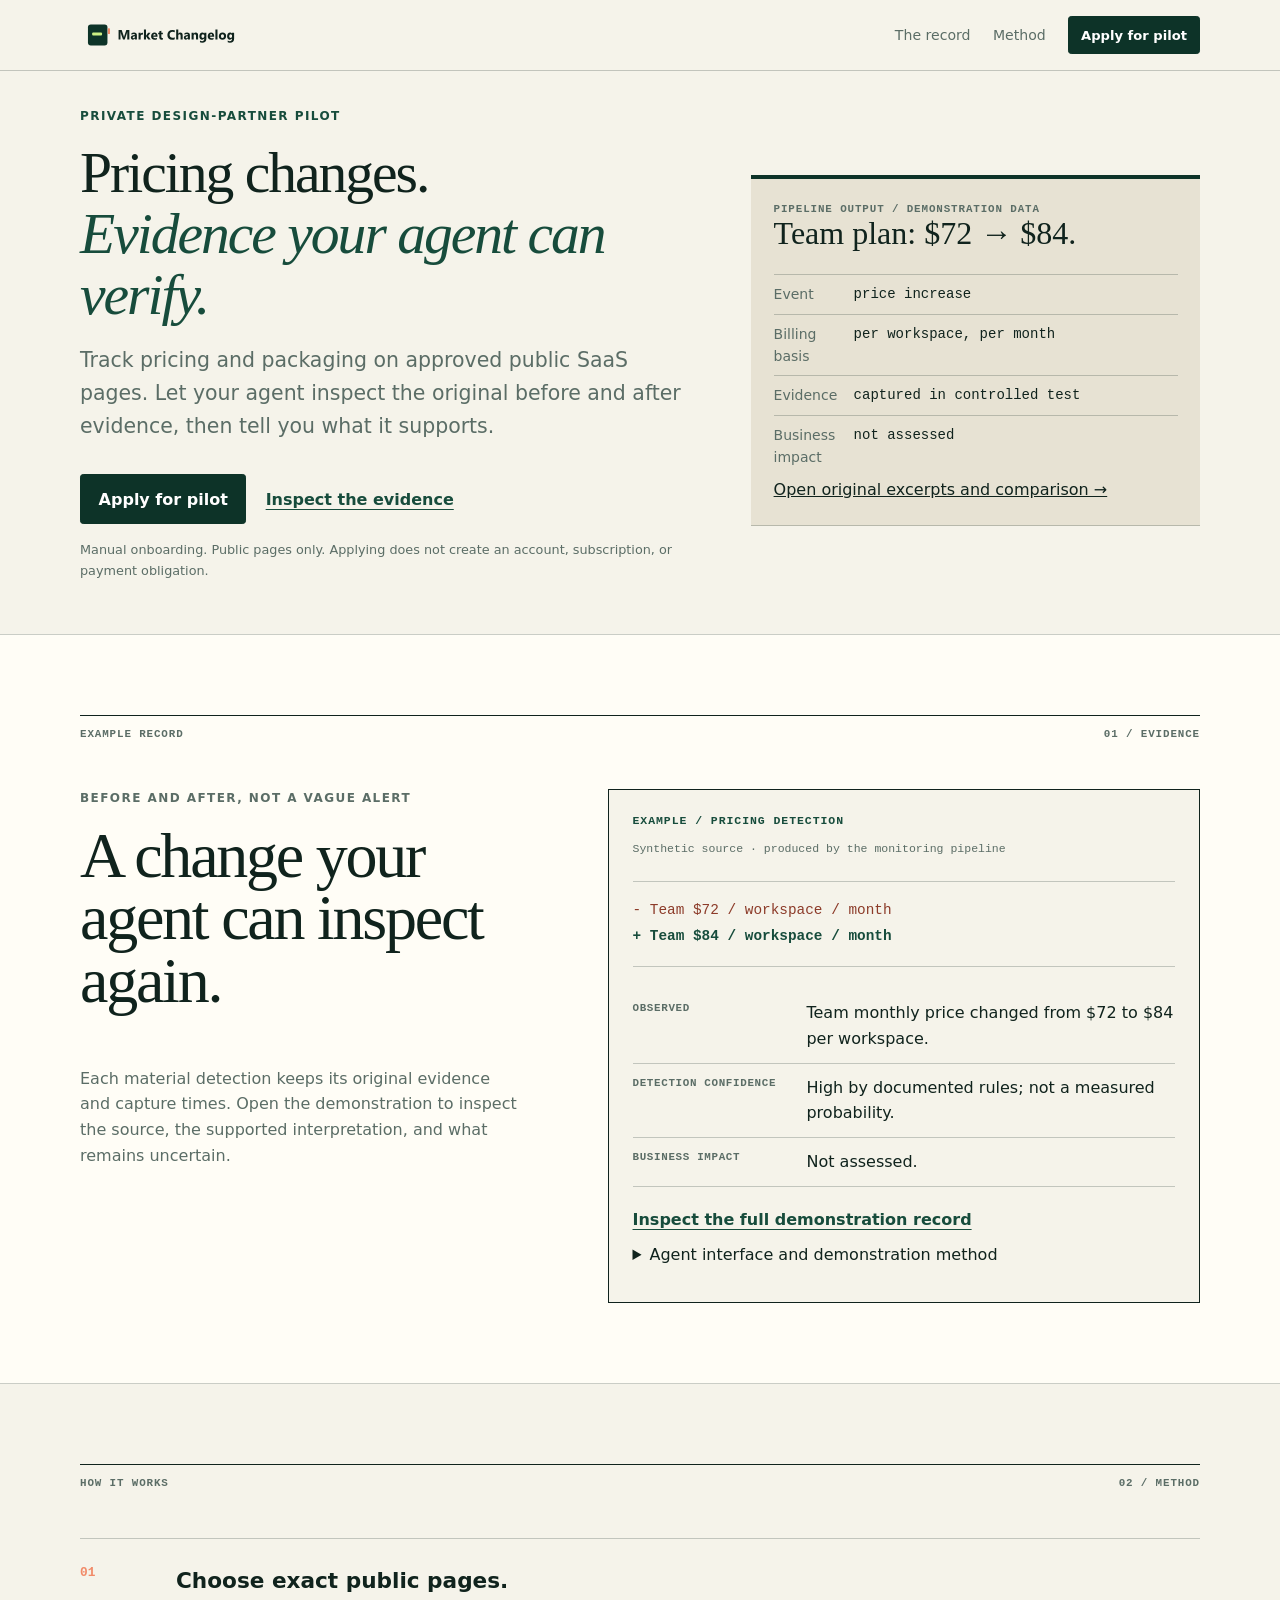
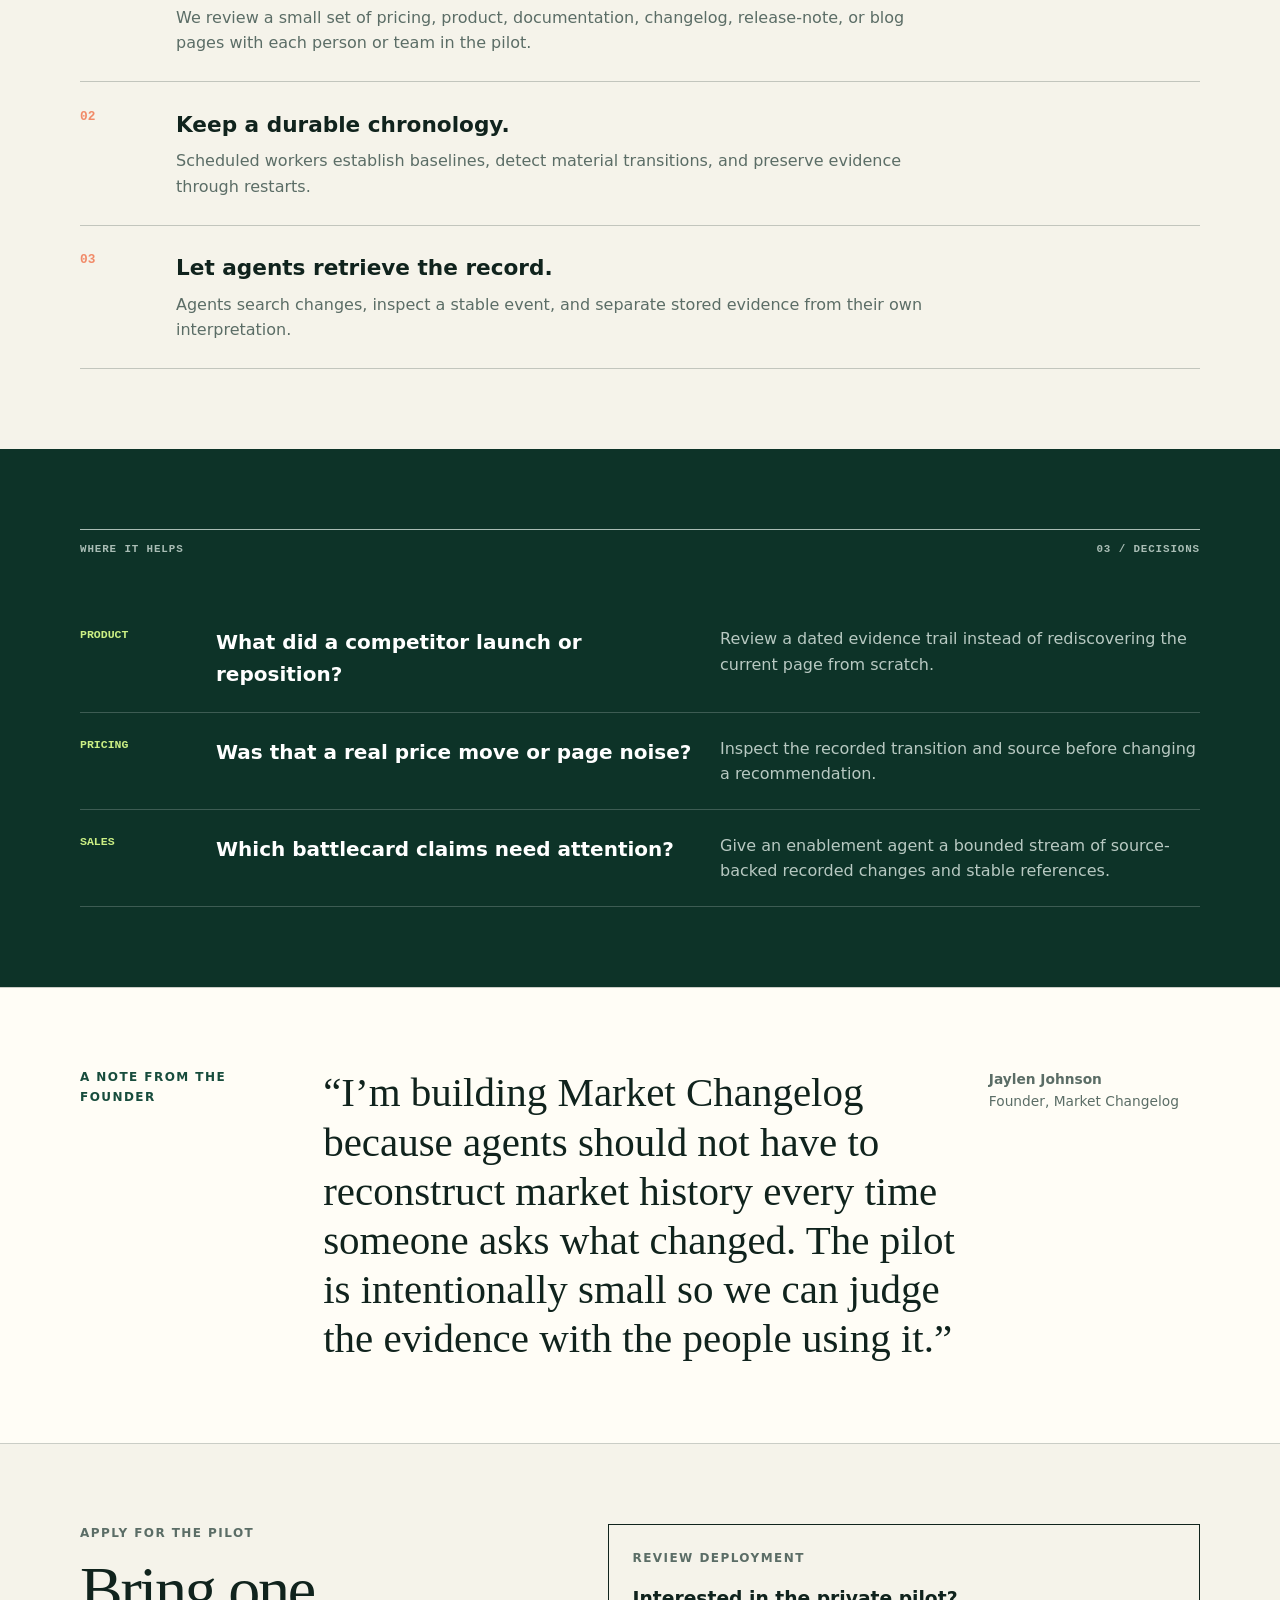
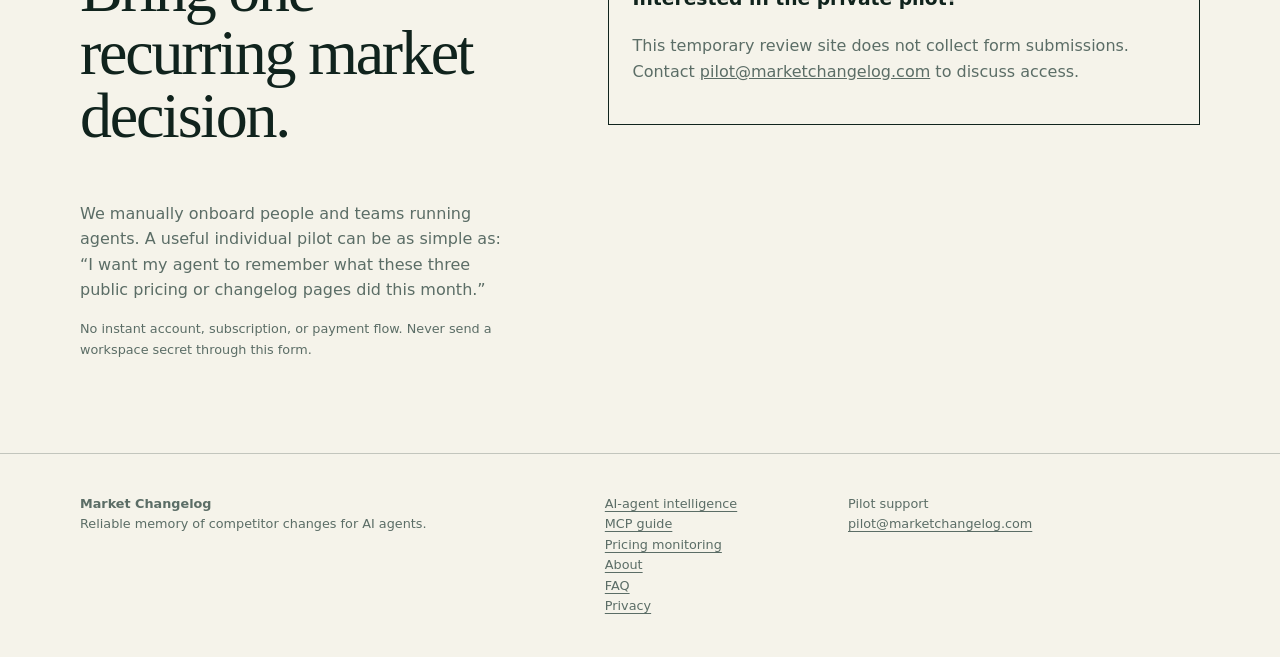
==== index.html @ 55e67460 "Publish temporary Market Changelog review site" ====
<!doctype html>
<html lang="en">
<head>
  <meta charset="utf-8">
  <meta name="viewport" content="width=device-width, initial-scale=1">
  <meta name="description" content="Market Changelog watches approved public competitor pages and creates durable, source-backed market records for AI agents.">
  <meta name="robots" content="noindex, nofollow">
  <meta property="og:type" content="website">
  <meta property="og:site_name" content="Market Changelog">
  <meta property="og:title" content="Market Changelog | Give your agent a market changelog">
  <meta property="og:description" content="Evidence-backed market change records for AI agents.">
  <meta property="og:url" content="https://rabbidbird.github.io/">
  <meta property="og:image" content="https://rabbidbird.github.io/assets/brand/market-changelog-social-card.png">
  <meta property="og:image:width" content="1200">
  <meta property="og:image:height" content="630">
  <meta name="twitter:card" content="summary_large_image">
  <meta name="twitter:title" content="Market Changelog | Market change records for AI agents">
  <meta name="twitter:description" content="Evidence-backed market change records for AI agents.">
  <meta name="twitter:image" content="https://rabbidbird.github.io/assets/brand/market-changelog-social-card.png">
  <title>Market Changelog | Give your agent a market changelog</title>
  <link rel="canonical" href="https://rabbidbird.github.io/">
  <link rel="stylesheet" href="/assets/market-ledger.css">
  <link rel="icon" href="/assets/brand/market-changelog-favicon.svg" type="image/svg+xml">
  <link rel="icon" href="/assets/brand/market-changelog-favicon-32.png" sizes="32x32" type="image/png">
  <link rel="apple-touch-icon" href="/assets/brand/apple-touch-icon.png" sizes="180x180">
  <link rel="manifest" href="/assets/brand/site.webmanifest">
</head>
<body>
  <a class="skip" href="#main">Skip to main content</a>
  <header class="site-header">
    <nav class="wrap nav" aria-label="Primary navigation">
      <a class="brand" href="/"><img class="brand-logo" src="/assets/brand/market-changelog-wordmark.svg" width="180" height="36" alt="Market Changelog"></a>
      <div class="nav-links">
        <a href="#record">The record</a><a href="#method">Method</a>
        <a class="button button-small" href="#access">Apply for pilot</a>
      </div>
    </nav>
  </header>
  
<main id="main" itemscope itemtype="https://schema.org/Service">
  <meta itemprop="name" content="Market Changelog">
  <meta itemprop="serviceType" content="Competitive intelligence for AI agents">

  <section class="hero wrap">
    <div class="hero-copy">
      <p class="eyebrow">Private design-partner pilot</p>
      <h1>Pricing changes.<br><em>Evidence your agent can verify.</em></h1>
      <p class="lede" itemprop="description">Track pricing and packaging on approved public SaaS pages. Let your agent inspect the original before and after evidence, then tell you what it supports.</p>
      <div class="hero-actions">
        <a class="button" href="#access">Apply for pilot</a>
        <a class="text-link" href="/sample">Inspect the evidence</a>
      </div>
      <p class="disclosure">Manual onboarding. Public pages only. Applying does not create an account, subscription, or payment obligation.</p>
    </div>
    <aside class="ledger-summary" aria-label="Demonstration pipeline record">
      <div class="ledger-kicker">Pipeline output / demonstration data</div>
      <h2>Team plan: $72 → $84.</h2>
      <dl>
        <div><dt>Event</dt><dd>price increase</dd></div>
        <div><dt>Billing basis</dt><dd>per workspace, per month</dd></div>
        <div><dt>Evidence</dt><dd>captured in controlled test</dd></div>
        <div><dt>Business impact</dt><dd>not assessed</dd></div>
      </dl>
      <a href="/sample">Open original excerpts and comparison →</a>
    </aside>
  </section>

  <section class="record-section" id="record" aria-labelledby="record-title">
    <div class="wrap">
      <div class="section-rule"><span>Example record</span><span>01 / Evidence</span></div>
      <div class="record-grid">
        <div>
          <p class="eyebrow">Before and after, not a vague alert</p>
          <h2 id="record-title">A change your agent can inspect again.</h2>
          <p>Each material detection keeps its original evidence and capture times. Open the demonstration to inspect the source, the supported interpretation, and what remains uncertain.</p>
        </div>
        <figure class="evidence-sheet">
          <figcaption>example / pricing detection</figcaption>
          <p class="evidence-meta">Synthetic source · produced by the monitoring pipeline</p>
          <pre aria-label="Controlled before and after price evidence"><span class="removed">- Team $72 / workspace / month</span>
<span class="added">+ Team $84 / workspace / month</span></pre>
          <dl class="record-facts">
            <div><dt>Observed</dt><dd>Team monthly price changed from $72 to $84 per workspace.</dd></div>
            <div><dt>Detection confidence</dt><dd>High by documented rules; not a measured probability.</dd></div>
            <div><dt>Business impact</dt><dd>Not assessed.</dd></div>
          </dl>
          <a class="text-link" href="/sample">Inspect the full demonstration record</a>
          <details><summary>Agent interface and demonstration method</summary><p>Search with <code>market_search_evidence</code>, then retrieve <code>market_get_change</code>. This controlled fixture has a small change size; business impact remains unassessed.</p></details>
        </figure>
      </div>
    </div>
  </section>

  <section id="method">
    <div class="wrap">
      <div class="section-rule"><span>How it works</span><span>02 / Method</span></div>
      <ol class="method-list">
        <li><span>01</span><div><h3>Choose exact public pages.</h3><p>We review a small set of pricing, product, documentation, changelog, release-note, or blog pages with each person or team in the pilot.</p></div></li>
        <li><span>02</span><div><h3>Keep a durable chronology.</h3><p>Scheduled workers establish baselines, detect material transitions, and preserve evidence through restarts.</p></div></li>
        <li><span>03</span><div><h3>Let agents retrieve the record.</h3><p>Agents search changes, inspect a stable event, and separate stored evidence from their own interpretation.</p></div></li>
      </ol>
    </div>
  </section>

  <section class="use-section">
    <div class="wrap">
      <div class="section-rule"><span>Where it helps</span><span>03 / Decisions</span></div>
      <div class="decision-list">
        <article><span>Product</span><h3>What did a competitor launch or reposition?</h3><p>Review a dated evidence trail instead of rediscovering the current page from scratch.</p></article>
        <article><span>Pricing</span><h3>Was that a real price move or page noise?</h3><p>Inspect the recorded transition and source before changing a recommendation.</p></article>
        <article><span>Sales</span><h3>Which battlecard claims need attention?</h3><p>Give an enablement agent a bounded stream of source-backed recorded changes and stable references.</p></article>
      </div>
    </div>
  </section>

  <section class="founder-note">
    <div class="wrap note-grid">
      <p class="eyebrow">A note from the founder</p>
      <blockquote>“I’m building Market Changelog because agents should not have to reconstruct market history every time someone asks what changed. The pilot is intentionally small so we can judge the evidence with the people using it.”</blockquote>
      <p><strong>Jaylen Johnson</strong><br>Founder, Market Changelog</p>
    </div>
  </section>

  <section id="access">
    <div class="wrap access-grid">
      <div>
        <p class="eyebrow">Apply for the pilot</p>
        <h2>Bring one recurring market decision.</h2>
        <p>We manually onboard people and teams running agents. A useful individual pilot can be as simple as: “I want my agent to remember what these three public pricing or changelog pages did this month.”</p>
        <p class="disclosure">No instant account, subscription, or payment flow. Never send a workspace secret through this form.</p>
      </div>
      <div class="evidence-sheet" role="note">
  <p class="eyebrow">Review deployment</p>
  <h3>Interested in the private pilot?</h3>
  <p>This temporary review site does not collect form submissions. Contact <a href="mailto:pilot@marketchangelog.com?subject=Market%20Changelog%20pilot">pilot@marketchangelog.com</a> to discuss access.</p>
</div>
    </div>
  </section>
</main>

  <footer>
    <div class="wrap footer-grid">
      <div itemscope itemtype="https://schema.org/Organization"><meta itemprop="url" content="https://rabbidbird.github.io/"><meta itemprop="logo" content="https://rabbidbird.github.io/assets/brand/market-changelog-avatar.png"><strong itemprop="name">Market Changelog</strong><br>Reliable memory of competitor changes for AI agents.</div>
      <div><a href="/ai-agent-competitive-intelligence">AI-agent intelligence</a><br><a href="/mcp-competitive-intelligence">MCP guide</a><br><a href="/competitor-pricing-monitoring">Pricing monitoring</a><br><a href="/about">About</a><br><a href="/faq">FAQ</a><br><a href="/privacy">Privacy</a></div>
      <div>Pilot support<br><a href="mailto:pilot@marketchangelog.com">pilot@marketchangelog.com</a></div>
    </div>
  </footer>
</body>
</html>
---- assets/market-ledger.css ----
:root {
  color-scheme: light;
  --ink: #10231d;
  --muted: #5b6d66;
  --paper: #f5f3ea;
  --paper-deep: #e7e2d3;
  --forest: #174c3c;
  --forest-dark: #0d3328;
  --lime: #cbef84;
  --coral: #f18a68;
  --line: rgba(16, 35, 29, .22);
  font-family: ui-sans-serif, system-ui, -apple-system, BlinkMacSystemFont, "Segoe UI", sans-serif;
}
* { box-sizing: border-box; }
html { scroll-behavior: smooth; overflow-x: hidden; }
body { margin: 0; color: var(--ink); background: var(--paper); line-height: 1.6; }
a { color: inherit; }
.wrap { width: min(1120px, calc(100% - 2rem)); margin: 0 auto; }
.skip { position: absolute; top: -5rem; left: 1rem; z-index: 30; padding: .7rem 1rem; background: white; }
.skip:focus { top: 1rem; }
.site-header { position: sticky; top: 0; z-index: 20; border-bottom: 1px solid var(--line); background: rgba(245, 243, 234, .94); backdrop-filter: blur(10px); }
.nav { min-height: 4.4rem; display: flex; align-items: center; justify-content: space-between; gap: 2rem; }
.brand { display: flex; align-items: center; font-weight: 700; text-decoration: none; letter-spacing: -.02em; white-space: nowrap; }
.brand-logo { display: block; width: 11.25rem; height: auto; flex: 0 0 auto; }
.nav-links { display: flex; align-items: center; gap: 1.4rem; font-size: .88rem; }
.nav-links a { color: var(--muted); text-decoration: none; }
.nav-links a:hover, .nav-links a:focus-visible { color: var(--ink); }
.button { display: inline-flex; min-height: 3rem; padding: .7rem 1.1rem; align-items: center; justify-content: center; border: 1px solid var(--forest-dark); border-radius: .2rem; color: white; background: var(--forest-dark); font-weight: 700; text-decoration: none; cursor: pointer; }
.button:hover { background: var(--forest); }
.nav-links .button { color: white; }
.button-small { min-height: 2.35rem; padding: .4rem .75rem; font-size: .82rem; }
a:focus-visible, button:focus-visible, input:focus-visible, textarea:focus-visible, select:focus-visible { outline: 3px solid var(--coral); outline-offset: 3px; }
summary:focus-visible { outline: 3px solid var(--coral); outline-offset: 3px; }
summary { cursor: pointer; font-size: 1rem; padding: .6rem 0; }
main pre { max-width: 100%; overflow-wrap: anywhere; white-space: pre-wrap; }
.ledger-summary dt, .ledger-summary dd, .disclosure { font-size: .875rem; }
.hero { display: grid; grid-template-columns: 1.15fr .85fr; gap: clamp(2rem, 5vw, 5rem); align-items: center; padding: 2.2rem 0 2.5rem; }
.eyebrow { margin: 0 0 1rem; color: var(--forest); font-size: .75rem; font-weight: 700; letter-spacing: .12em; text-transform: uppercase; }
h1, h2, h3, p { margin-top: 0; }
h1, h2, blockquote { font-family: ui-serif, Georgia, Cambria, "Times New Roman", serif; }
h1 { max-width: 20ch; margin-bottom: 1.2rem; font-size: clamp(2.4rem, 4.5vw, 4.4rem); font-weight: 500; line-height: 1.06; letter-spacing: -.035em; }
h1 em { color: var(--forest); font-style: italic; font-weight: 500; }
.lede { max-width: 42rem; color: var(--muted); font-size: clamp(1.08rem, 2vw, 1.28rem); }
.hero-actions { display: flex; align-items: center; gap: 1.2rem; margin: 2rem 0 1rem; }
.text-link { color: var(--forest); font-weight: 700; text-underline-offset: .25rem; }
.disclosure { max-width: 43rem; color: var(--muted); font-size: .8rem; }
.ledger-summary { padding: 1.4rem; border-top: 4px solid var(--forest-dark); border-bottom: 1px solid var(--line); background: var(--paper-deep); }
.ledger-kicker, .section-rule { color: var(--muted); font: 700 .68rem/1.3 ui-monospace, monospace; letter-spacing: .08em; text-transform: uppercase; }
.ledger-date { display: flex; align-items: center; gap: .65rem; margin: 1.6rem 0; }
.ledger-date span { font-family: ui-serif, Georgia, serif; font-size: 4rem; line-height: .75; }
.ledger-date small { color: var(--muted); font: 700 .7rem/1.2 ui-monospace, monospace; }
.ledger-summary h2 { margin-bottom: 1.5rem; font-size: 2rem; font-weight: 500; line-height: 1.08; }
.ledger-summary dl { margin: 0; }
.ledger-summary dl div { display: grid; grid-template-columns: 5rem 1fr; padding: .5rem 0; border-top: 1px solid var(--line); font-size: .78rem; }
.ledger-summary dt { color: var(--muted); }
.ledger-summary dd { margin: 0; overflow-wrap: anywhere; font-family: ui-monospace, monospace; }
section { padding: 5rem 0; }
section[id] { scroll-margin-top: 5rem; }
.record-section, .founder-note { border-top: 1px solid var(--line); border-bottom: 1px solid var(--line); background: #fffdf6; }
.section-rule { display: flex; justify-content: space-between; gap: 1rem; margin-bottom: 3rem; padding-top: .7rem; border-top: 1px solid var(--ink); }
.record-grid { display: grid; grid-template-columns: .85fr 1.15fr; gap: clamp(2rem, 7vw, 7rem); align-items: start; }
.record-grid h2, .access-grid h2 { max-width: 13ch; font-size: clamp(2.4rem, 5vw, 4.6rem); font-weight: 500; line-height: .98; letter-spacing: -.035em; }
.record-grid p, .access-grid > div > p { color: var(--muted); }
.evidence-sheet { margin: 0; padding: 1.5rem; border: 1px solid var(--ink); background: var(--paper); }
.evidence-sheet figcaption { margin-bottom: .7rem; color: var(--forest); font: 700 .72rem/1.2 ui-monospace, monospace; letter-spacing: .08em; text-transform: uppercase; }
.evidence-meta { color: var(--muted); font: .72rem/1.65 ui-monospace, monospace; }
.evidence-sheet pre { margin: 1.4rem 0; padding: 1rem 0; border-top: 1px solid var(--line); border-bottom: 1px solid var(--line); white-space: pre-wrap; font: .9rem/1.8 ui-monospace, monospace; }
.record-facts { margin: 0 0 1.25rem; }
.record-facts div { display: grid; grid-template-columns: minmax(8rem, .6fr) 1.4fr; gap: 1rem; padding: .7rem 0; border-bottom: 1px solid var(--line); }
.record-facts dt { color: var(--muted); font: 700 .68rem/1.5 ui-monospace, monospace; letter-spacing: .06em; text-transform: uppercase; }
.record-facts dd { margin: 0; }
.removed { color: #8c3b29; }
.added { color: var(--forest); font-weight: 700; }
.tool-flow { display: flex; flex-wrap: wrap; align-items: center; gap: .6rem; font-size: .76rem; }
code { color: var(--forest-dark); font-family: ui-monospace, monospace; }
.method-list { margin: 0; padding: 0; border-top: 1px solid var(--line); list-style: none; }
.method-list li { display: grid; grid-template-columns: 5rem minmax(0, 1fr); gap: 1rem; padding: 1.6rem 0; border-bottom: 1px solid var(--line); }
.method-list li > span { color: var(--coral); font: 700 .8rem/1.4 ui-monospace, monospace; }
.method-list h3 { margin-bottom: .35rem; font-size: 1.35rem; }
.method-list p { max-width: 48rem; margin-bottom: 0; color: var(--muted); }
.use-section { color: white; background: var(--forest-dark); }
.use-section .section-rule { color: #a9bdb5; border-color: #a9bdb5; }
.decision-list article { display: grid; grid-template-columns: 7rem 1fr 1fr; gap: 1.5rem; padding: 1.4rem 0; border-bottom: 1px solid rgba(255,255,255,.2); }
.decision-list article > span { color: var(--lime); font: 700 .72rem/1.5 ui-monospace, monospace; text-transform: uppercase; }
.decision-list h3 { margin: 0; font-size: 1.25rem; }
.decision-list p { margin: 0; color: #b8c9c2; }
.note-grid { display: grid; grid-template-columns: .5fr 1.5fr .5fr; gap: 2rem; align-items: start; }
blockquote { margin: 0; font-size: clamp(1.6rem, 3.2vw, 2.7rem); font-weight: 500; line-height: 1.2; }
.note-grid > p:last-child { color: var(--muted); font-size: .86rem; }
.access-grid { display: grid; grid-template-columns: .85fr 1.15fr; gap: clamp(2rem, 7vw, 7rem); align-items: start; }
form { padding: 1.5rem; border: 1px solid var(--ink); background: #fffdf6; }
.field-row { display: grid; grid-template-columns: 1fr 1fr; gap: 1rem; }
label { display: block; margin: 0 0 1rem; font-size: .85rem; font-weight: 700; }
label span, .form-meta { color: var(--muted); font-weight: 400; }
label small { display: block; margin-top: .35rem; color: var(--muted); font-size: .78rem; font-weight: 400; line-height: 1.45; }
input, textarea, select { width: 100%; margin-top: .4rem; padding: .8rem; border: 1px solid #8e9b96; border-radius: 0; color: var(--ink); background: white; font: inherit; }
textarea { min-height: 7rem; resize: vertical; }
.consent { display: grid; grid-template-columns: 1.2rem 1fr; gap: .6rem; align-items: start; color: var(--muted); font-weight: 400; line-height: 1.45; }
.consent input { width: 1rem; height: 1rem; margin: .2rem 0 0; accent-color: var(--forest); }
form .button { width: 100%; }
.form-meta { font-size: .76rem; }
.form-error { margin-bottom: 1rem; padding: .8rem; border-left: 4px solid var(--coral); background: #fff0eb; }
.hp { position: absolute !important; width: 1px !important; height: 1px !important; overflow: hidden !important; clip: rect(1px,1px,1px,1px) !important; }
.content-page { min-height: 68vh; padding-top: clamp(2.5rem, 7vw, 5rem); padding-bottom: clamp(3.5rem, 8vw, 6rem); }
.article-layout { display: grid; grid-template-columns: minmax(0, 48rem) minmax(12rem, 1fr); gap: clamp(2rem, 7vw, 7rem); align-items: start; }
.article-card, .thanks-card, .privacy-main { max-width: 48rem; }
.article-card > h1, .thanks-card h1, .privacy-main h1 { max-width: 15ch; font-size: clamp(2.8rem, 6vw, 5.4rem); }
.article-card h2, .privacy-main h2, .faq-item h2 { margin-top: 2.7rem; font-size: clamp(1.45rem, 3vw, 2.1rem); font-weight: 500; line-height: 1.15; }
.breadcrumb { margin-bottom: 2rem; color: var(--muted); font: 700 .72rem/1.4 ui-monospace, monospace; text-transform: uppercase; }
.byline { display: flex; flex-wrap: wrap; gap: .5rem 1.25rem; margin: 1.5rem 0 2.5rem; padding: .8rem 0; border-top: 1px solid var(--line); border-bottom: 1px solid var(--line); color: var(--muted); font-size: .78rem; }
.facts, .guide-grid { display: grid; grid-template-columns: repeat(3, minmax(0, 1fr)); gap: 1px; margin: 2rem 0; border: 1px solid var(--line); background: var(--line); }
.fact, .guide-card { min-width: 0; padding: 1.1rem; background: var(--paper); }
.fact strong, .fact span { display: block; }
.fact span, .guide-card p { margin-top: .35rem; color: var(--muted); font-size: .88rem; }
.callout, .cta-panel, .example-card { margin: 2rem 0; padding: 1.25rem; border-left: 4px solid var(--forest); background: #fffdf6; }
.faq-list { border-top: 1px solid var(--line); }
.faq-item { padding: 0 0 1.2rem; border-bottom: 1px solid var(--line); }
.faq-item h2 { margin-top: 1.4rem; }
.faq-item p { color: var(--muted); }
.side-nav { position: sticky; top: 6rem; padding-top: .5rem; }
.side-nav a { display: block; padding: .35rem 0; color: var(--muted); font-size: .84rem; }
.effective, .status-note { color: var(--muted); font-size: .82rem; }
.return-links { margin-top: 2rem; }
footer { padding: 2.5rem 0; border-top: 1px solid var(--line); color: var(--muted); font-size: .8rem; }
.footer-grid { display: grid; grid-template-columns: 1.4fr .6fr 1fr; gap: 2rem; }
footer a { text-underline-offset: .2rem; }
@media (max-width: 820px) {
  .nav { display: grid; grid-template-columns: 1fr auto; padding: .7rem 0; }
  .nav-links { display: contents; }
  .nav-links > a:not(.button) { grid-row: 2; font-size: .78rem; }
  .nav-links .button { grid-column: 2; grid-row: 1; }
  .hero, .record-grid, .access-grid { grid-template-columns: 1fr; }
  .hero { padding: 1.6rem 0 3rem; }
  .article-layout { grid-template-columns: 1fr; }
  .side-nav { position: static; }
  .note-grid { grid-template-columns: 1fr; }
  .decision-list article { grid-template-columns: 5rem 1fr; }
  .decision-list p { grid-column: 2; }
}
@media (max-width: 580px) {
  .brand-logo { width: 9.75rem; }
  h1 { font-size: 2.55rem; }
  section { padding: 3rem 0; }
  .field-row, .footer-grid { grid-template-columns: 1fr; }
  .facts, .guide-grid { grid-template-columns: 1fr; }
  .record-facts div { grid-template-columns: 1fr; gap: .2rem; }
  .method-list li { grid-template-columns: 3rem 1fr; }
  .decision-list article { grid-template-columns: 1fr; }
  .decision-list p { grid-column: auto; }
}
@media (prefers-reduced-motion: reduce) {
  html { scroll-behavior: auto; }
  *, *::before, *::after { animation-duration: .01ms !important; transition-duration: .01ms !important; }
}
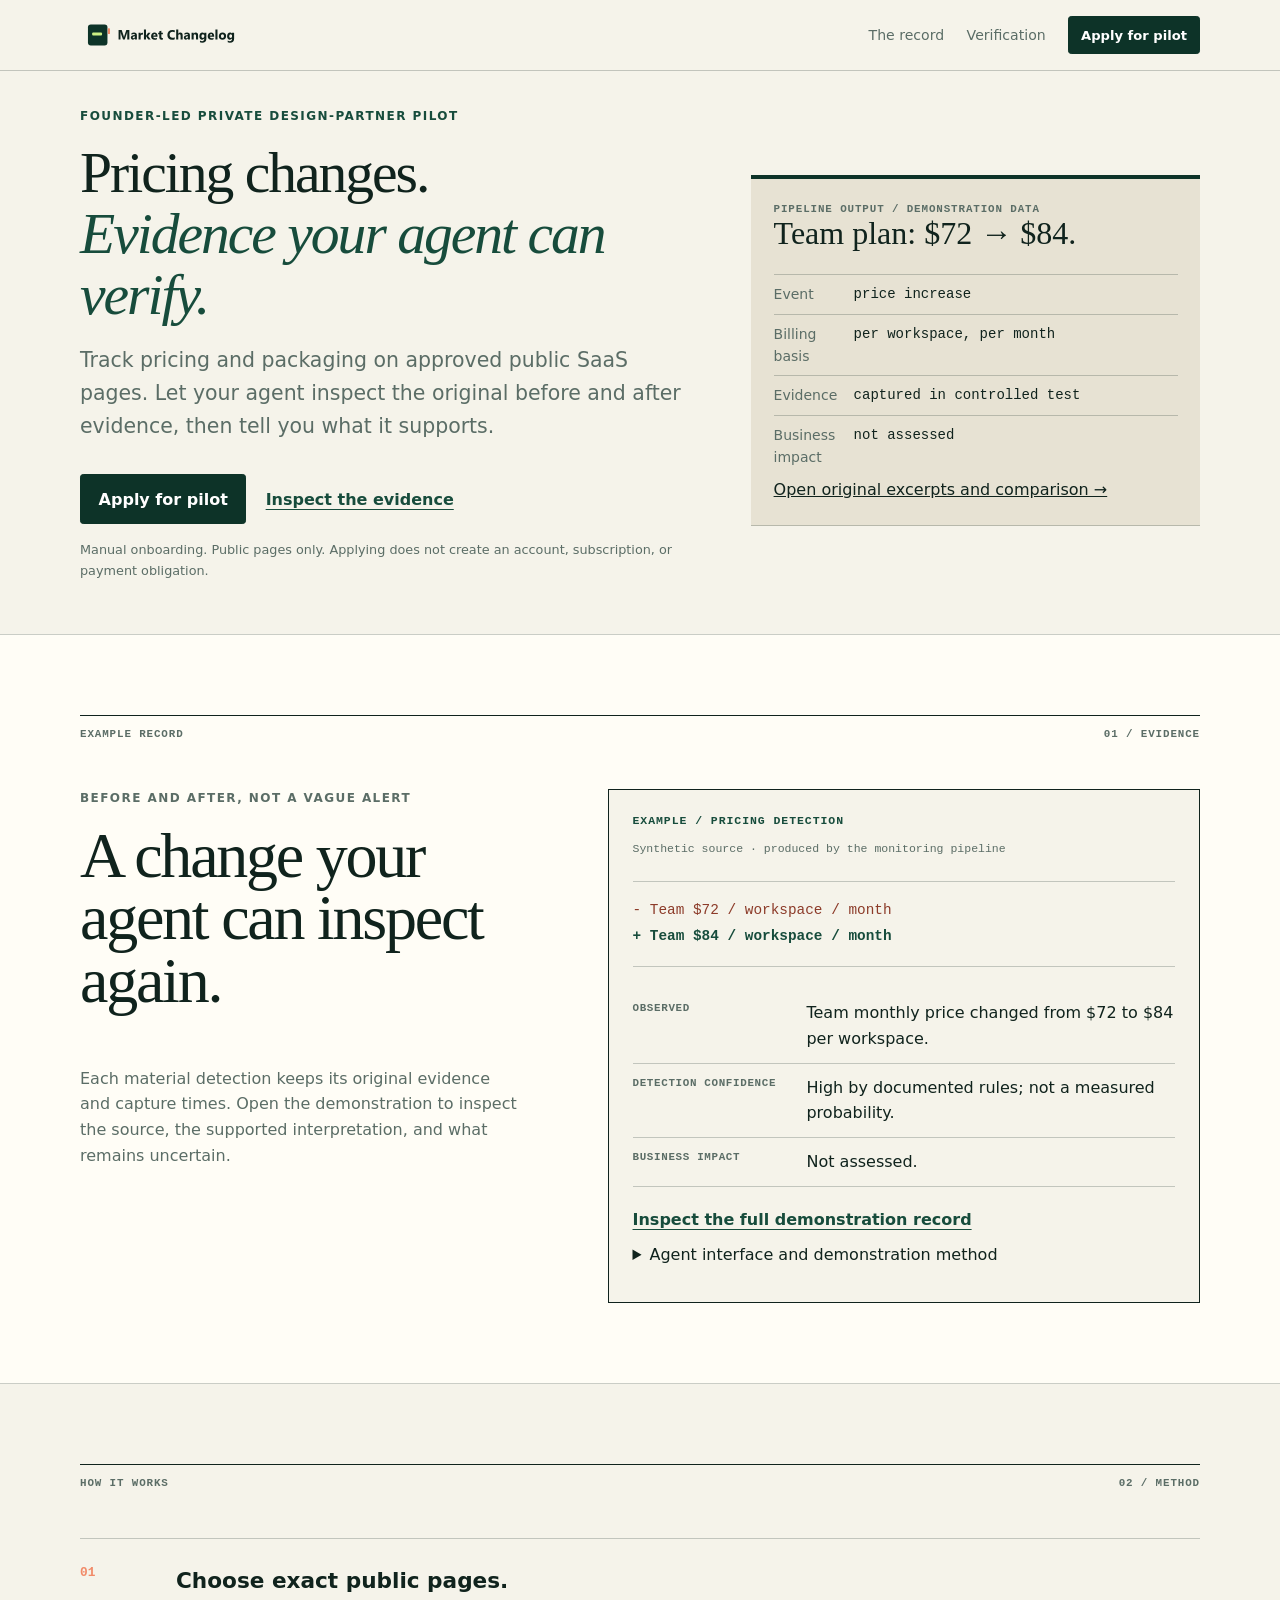
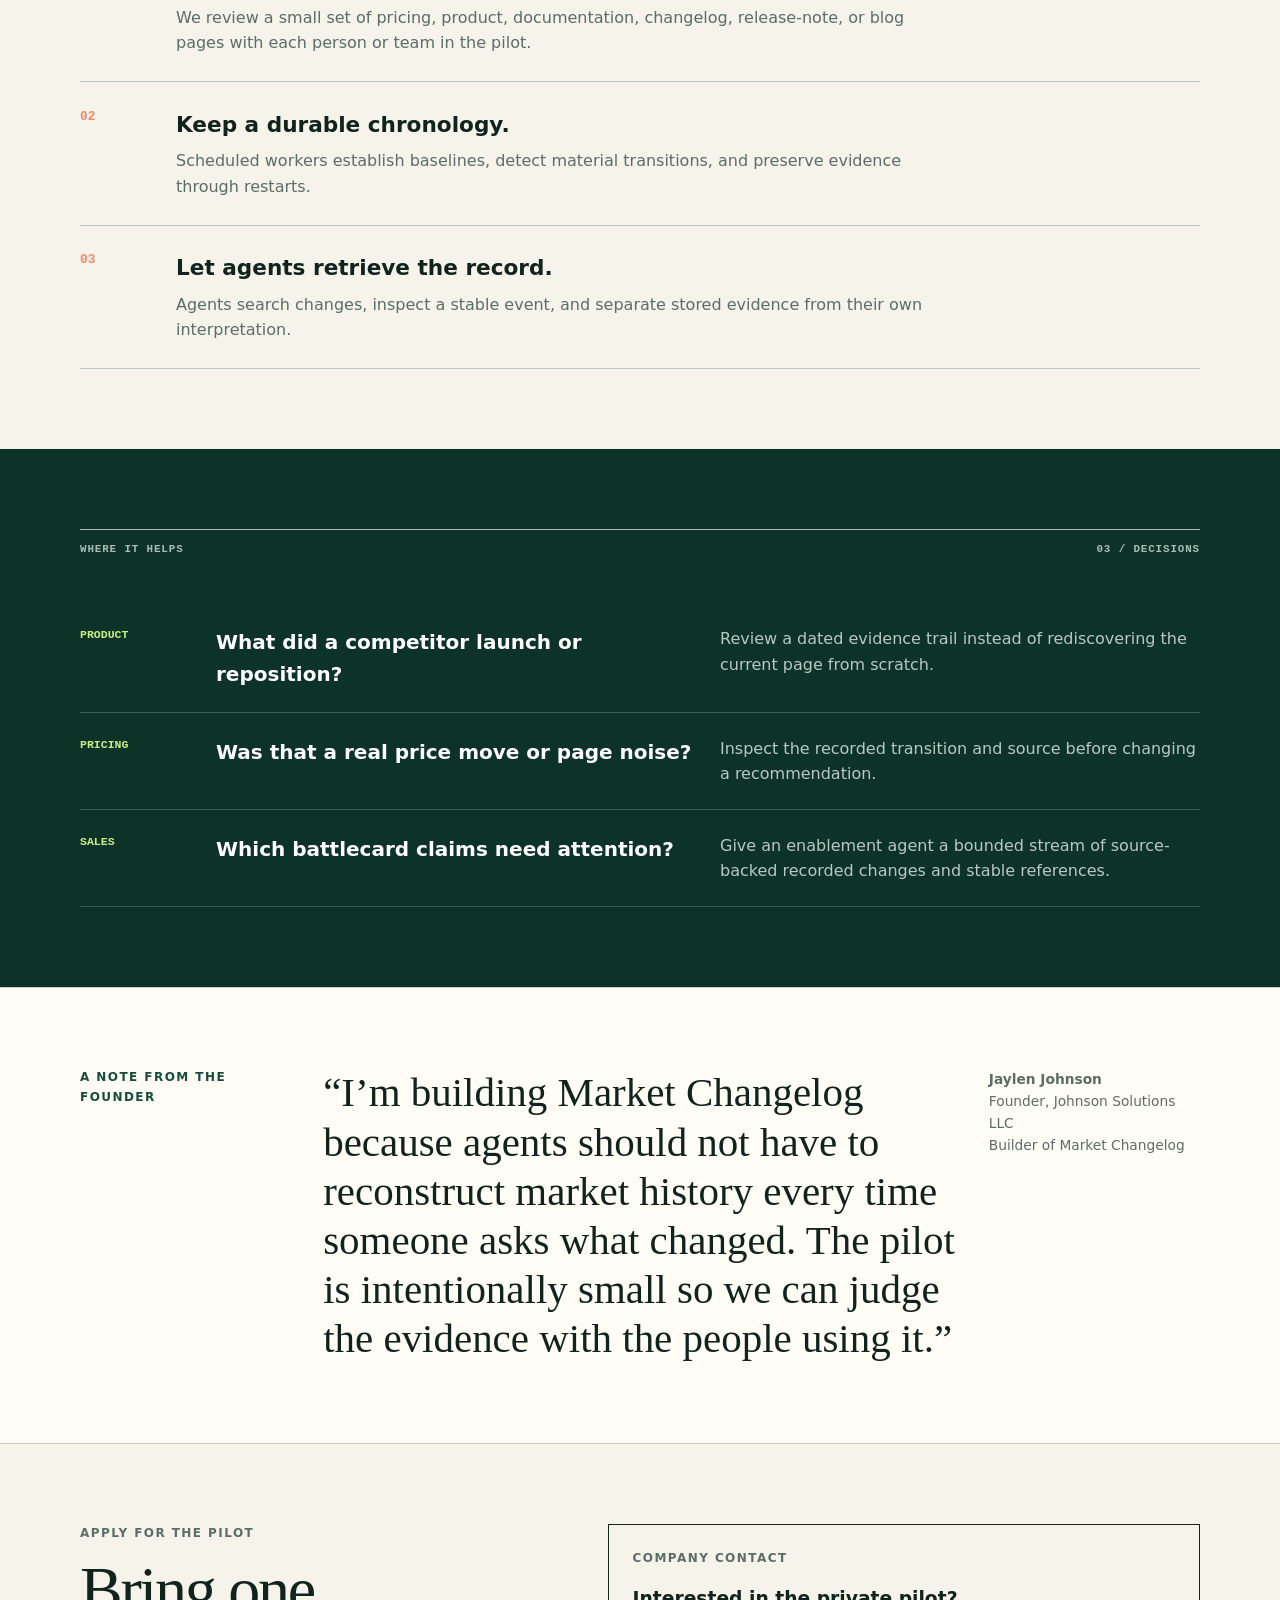
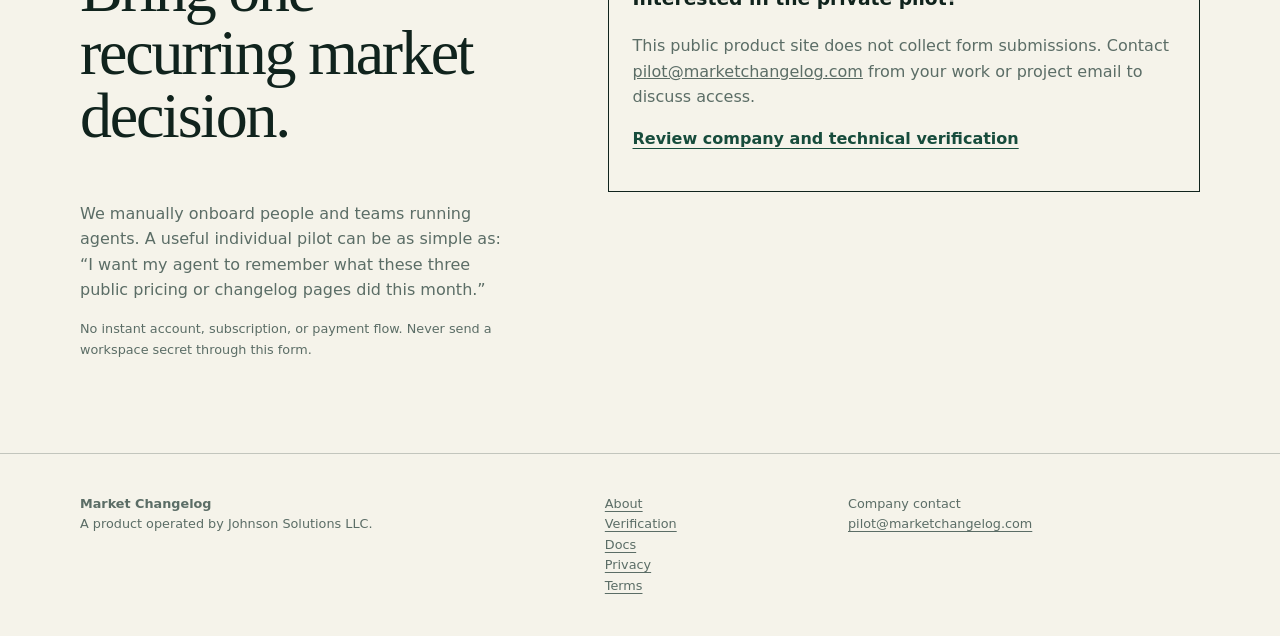
==== commit 339050af: "Strengthen public company and product verification" ====
--- a/index.html
+++ b/index.html
@@ -4,21 +4,21 @@
   <meta charset="utf-8">
   <meta name="viewport" content="width=device-width, initial-scale=1">
   <meta name="description" content="Market Changelog watches approved public competitor pages and creates durable, source-backed market records for AI agents.">
-  <meta name="robots" content="noindex, nofollow">
+  <meta name="robots" content="index, follow">
   <meta property="og:type" content="website">
   <meta property="og:site_name" content="Market Changelog">
   <meta property="og:title" content="Market Changelog | Give your agent a market changelog">
   <meta property="og:description" content="Evidence-backed market change records for AI agents.">
-  <meta property="og:url" content="https://rabbidbird.github.io/">
-  <meta property="og:image" content="https://rabbidbird.github.io/assets/brand/market-changelog-social-card.png">
+  <meta property="og:url" content="https://marketchangelog.com/">
+  <meta property="og:image" content="https://marketchangelog.com/assets/brand/market-changelog-social-card.png">
   <meta property="og:image:width" content="1200">
   <meta property="og:image:height" content="630">
   <meta name="twitter:card" content="summary_large_image">
   <meta name="twitter:title" content="Market Changelog | Market change records for AI agents">
   <meta name="twitter:description" content="Evidence-backed market change records for AI agents.">
-  <meta name="twitter:image" content="https://rabbidbird.github.io/assets/brand/market-changelog-social-card.png">
+  <meta name="twitter:image" content="https://marketchangelog.com/assets/brand/market-changelog-social-card.png">
   <title>Market Changelog | Give your agent a market changelog</title>
-  <link rel="canonical" href="https://rabbidbird.github.io/">
+  <link rel="canonical" href="https://marketchangelog.com/">
   <link rel="stylesheet" href="/assets/market-ledger.css">
   <link rel="icon" href="/assets/brand/market-changelog-favicon.svg" type="image/svg+xml">
   <link rel="icon" href="/assets/brand/market-changelog-favicon-32.png" sizes="32x32" type="image/png">
@@ -31,7 +31,7 @@
     <nav class="wrap nav" aria-label="Primary navigation">
       <a class="brand" href="/"><img class="brand-logo" src="/assets/brand/market-changelog-wordmark.svg" width="180" height="36" alt="Market Changelog"></a>
       <div class="nav-links">
-        <a href="#record">The record</a><a href="#method">Method</a>
+        <a href="#record">The record</a><a href="/verification">Verification</a>
         <a class="button button-small" href="#access">Apply for pilot</a>
       </div>
     </nav>
@@ -43,7 +43,7 @@
 
   <section class="hero wrap">
     <div class="hero-copy">
-      <p class="eyebrow">Private design-partner pilot</p>
+      <p class="eyebrow">Founder-led private design-partner pilot</p>
       <h1>Pricing changes.<br><em>Evidence your agent can verify.</em></h1>
       <p class="lede" itemprop="description">Track pricing and packaging on approved public SaaS pages. Let your agent inspect the original before and after evidence, then tell you what it supports.</p>
       <div class="hero-actions">
@@ -117,7 +117,7 @@
     <div class="wrap note-grid">
       <p class="eyebrow">A note from the founder</p>
       <blockquote>“I’m building Market Changelog because agents should not have to reconstruct market history every time someone asks what changed. The pilot is intentionally small so we can judge the evidence with the people using it.”</blockquote>
-      <p><strong>Jaylen Johnson</strong><br>Founder, Market Changelog</p>
+      <p><strong>Jaylen Johnson</strong><br>Founder, Johnson Solutions LLC<br>Builder of Market Changelog</p>
     </div>
   </section>
 
@@ -130,9 +130,10 @@
         <p class="disclosure">No instant account, subscription, or payment flow. Never send a workspace secret through this form.</p>
       </div>
       <div class="evidence-sheet" role="note">
-  <p class="eyebrow">Review deployment</p>
+  <p class="eyebrow">Company contact</p>
   <h3>Interested in the private pilot?</h3>
-  <p>This temporary review site does not collect form submissions. Contact <a href="mailto:pilot@marketchangelog.com?subject=Market%20Changelog%20pilot">pilot@marketchangelog.com</a> to discuss access.</p>
+  <p>This public product site does not collect form submissions. Contact <a href="mailto:pilot@marketchangelog.com?subject=Market%20Changelog%20pilot">pilot@marketchangelog.com</a> from your work or project email to discuss access.</p>
+  <p><a class="text-link" href="/verification">Review company and technical verification</a></p>
 </div>
     </div>
   </section>
@@ -140,10 +141,10 @@
 
   <footer>
     <div class="wrap footer-grid">
-      <div itemscope itemtype="https://schema.org/Organization"><meta itemprop="url" content="https://rabbidbird.github.io/"><meta itemprop="logo" content="https://rabbidbird.github.io/assets/brand/market-changelog-avatar.png"><strong itemprop="name">Market Changelog</strong><br>Reliable memory of competitor changes for AI agents.</div>
-      <div><a href="/ai-agent-competitive-intelligence">AI-agent intelligence</a><br><a href="/mcp-competitive-intelligence">MCP guide</a><br><a href="/competitor-pricing-monitoring">Pricing monitoring</a><br><a href="/about">About</a><br><a href="/faq">FAQ</a><br><a href="/privacy">Privacy</a></div>
-      <div>Pilot support<br><a href="mailto:pilot@marketchangelog.com">pilot@marketchangelog.com</a></div>
+      <div itemscope itemtype="https://schema.org/Organization"><meta itemprop="url" content="https://marketchangelog.com/"><meta itemprop="logo" content="https://marketchangelog.com/assets/brand/market-changelog-avatar.png"><strong itemprop="name">Market Changelog</strong><br>A product operated by Johnson Solutions LLC.</div>
+      <div><a href="/about">About</a><br><a href="/verification">Verification</a><br><a href="/docs">Docs</a><br><a href="/privacy">Privacy</a><br><a href="/terms">Terms</a></div>
+      <div>Company contact<br><a href="mailto:pilot@marketchangelog.com">pilot@marketchangelog.com</a></div>
     </div>
   </footer>
 </body>
-</html>+</html>
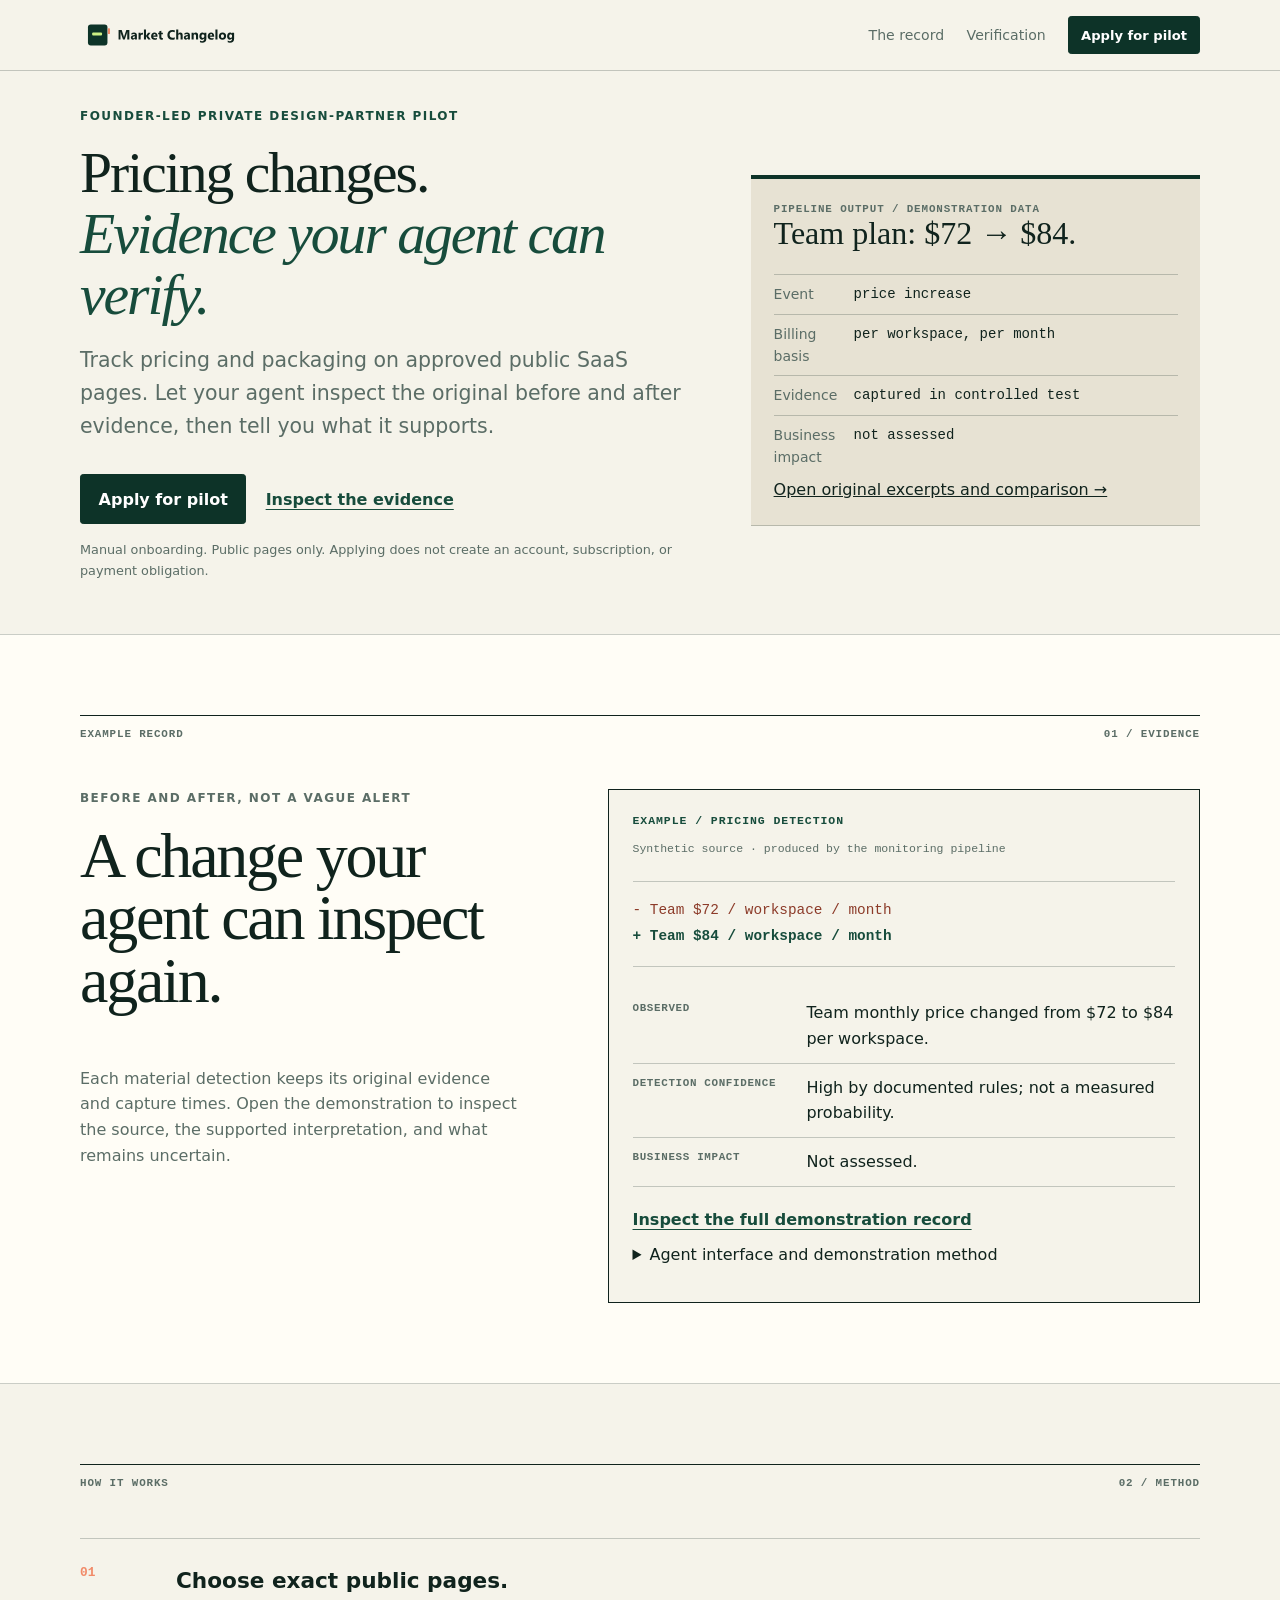
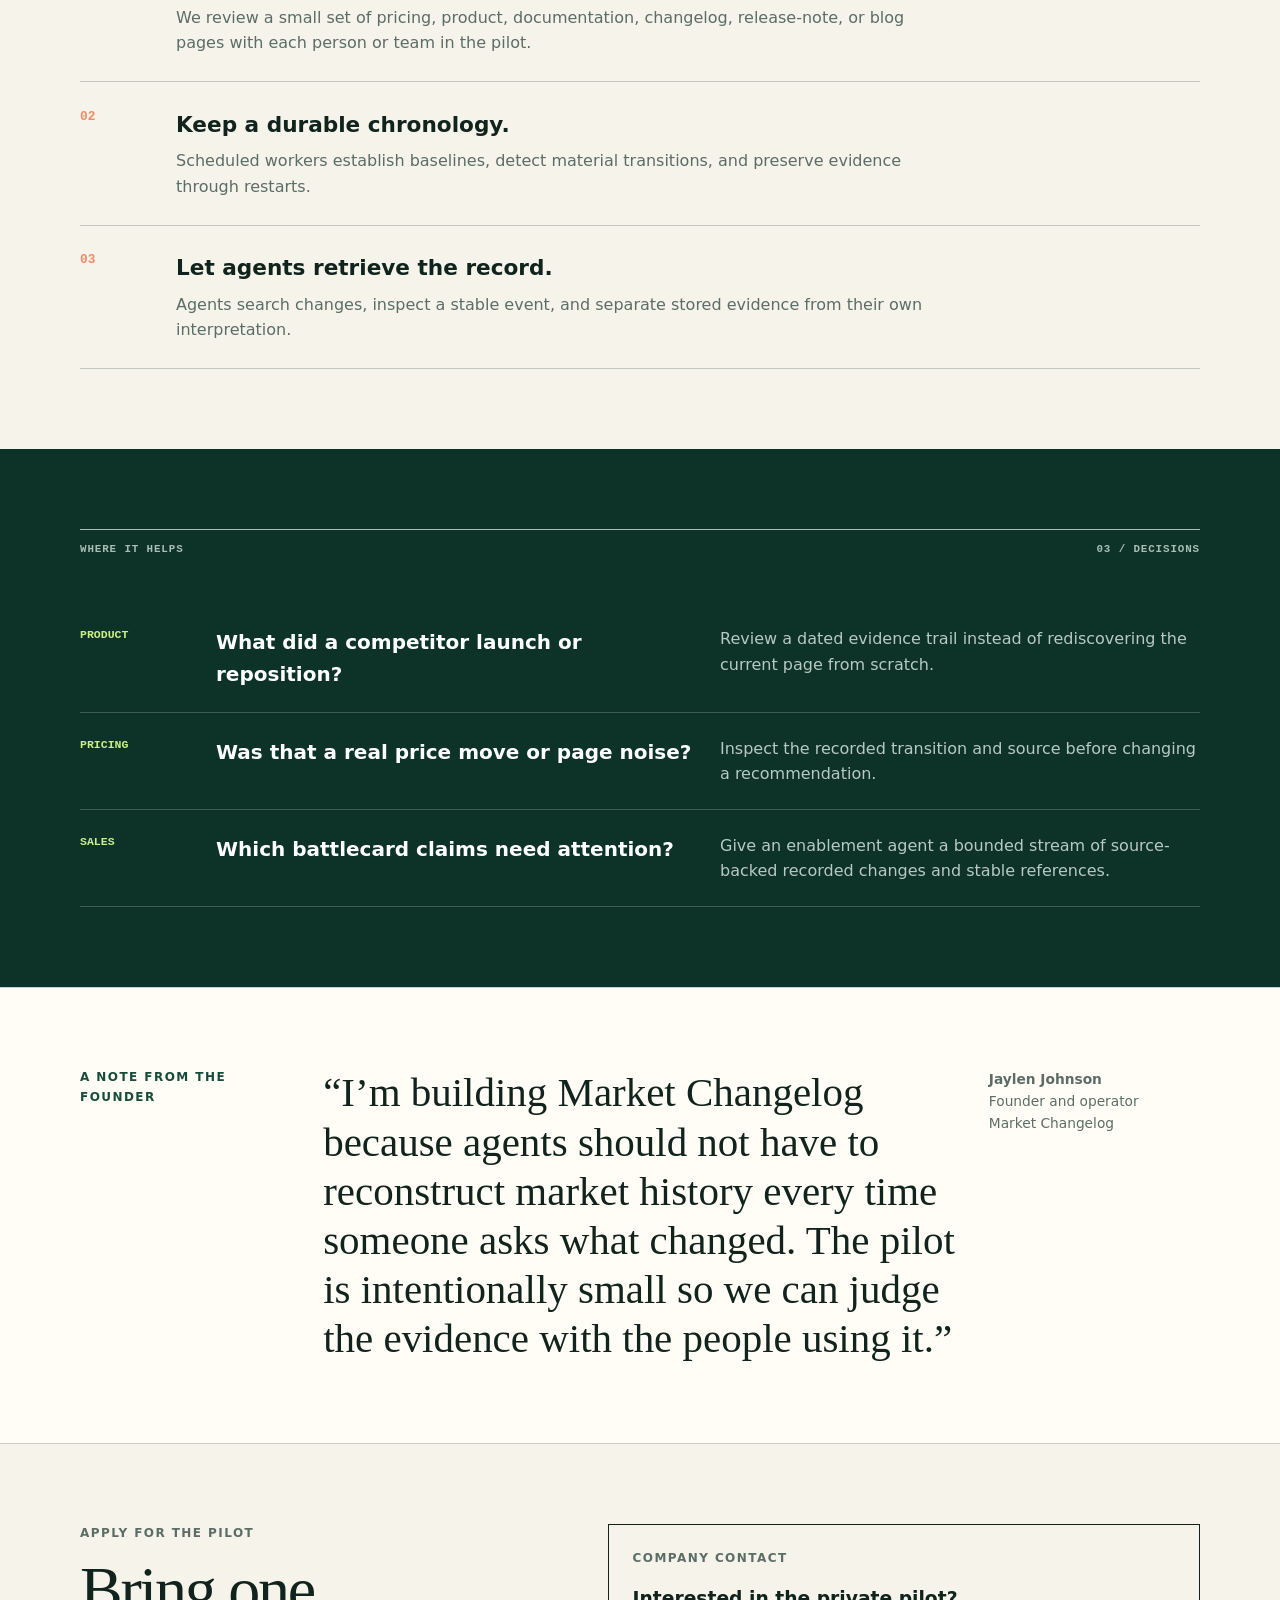
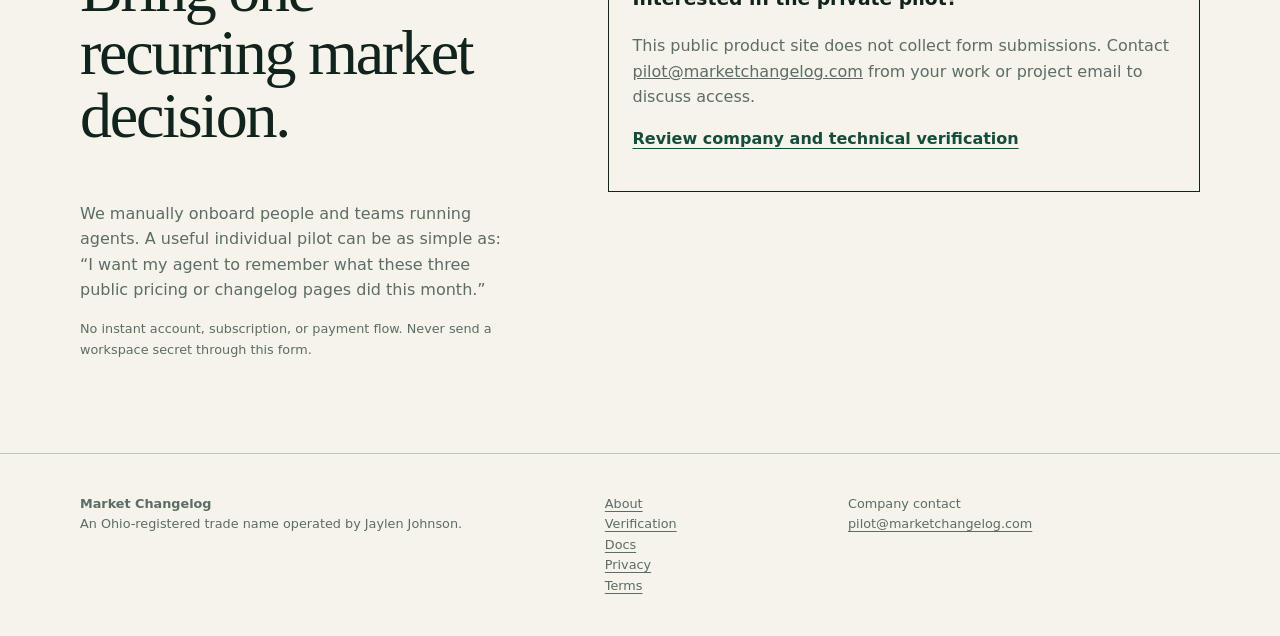
==== commit 97363db9: "Align company identity with Ohio trade-name registration" ====
--- a/index.html
+++ b/index.html
@@ -117,7 +117,7 @@
     <div class="wrap note-grid">
       <p class="eyebrow">A note from the founder</p>
       <blockquote>“I’m building Market Changelog because agents should not have to reconstruct market history every time someone asks what changed. The pilot is intentionally small so we can judge the evidence with the people using it.”</blockquote>
-      <p><strong>Jaylen Johnson</strong><br>Founder, Johnson Solutions LLC<br>Builder of Market Changelog</p>
+      <p><strong>Jaylen Johnson</strong><br>Founder and operator<br>Market Changelog</p>
     </div>
   </section>
 
@@ -141,7 +141,7 @@
 
   <footer>
     <div class="wrap footer-grid">
-      <div itemscope itemtype="https://schema.org/Organization"><meta itemprop="url" content="https://marketchangelog.com/"><meta itemprop="logo" content="https://marketchangelog.com/assets/brand/market-changelog-avatar.png"><strong itemprop="name">Market Changelog</strong><br>A product operated by Johnson Solutions LLC.</div>
+      <div itemscope itemtype="https://schema.org/Organization"><meta itemprop="url" content="https://marketchangelog.com/"><meta itemprop="logo" content="https://marketchangelog.com/assets/brand/market-changelog-avatar.png"><strong itemprop="name">Market Changelog</strong><br>An Ohio-registered trade name operated by Jaylen Johnson.</div>
       <div><a href="/about">About</a><br><a href="/verification">Verification</a><br><a href="/docs">Docs</a><br><a href="/privacy">Privacy</a><br><a href="/terms">Terms</a></div>
       <div>Company contact<br><a href="mailto:pilot@marketchangelog.com">pilot@marketchangelog.com</a></div>
     </div>
